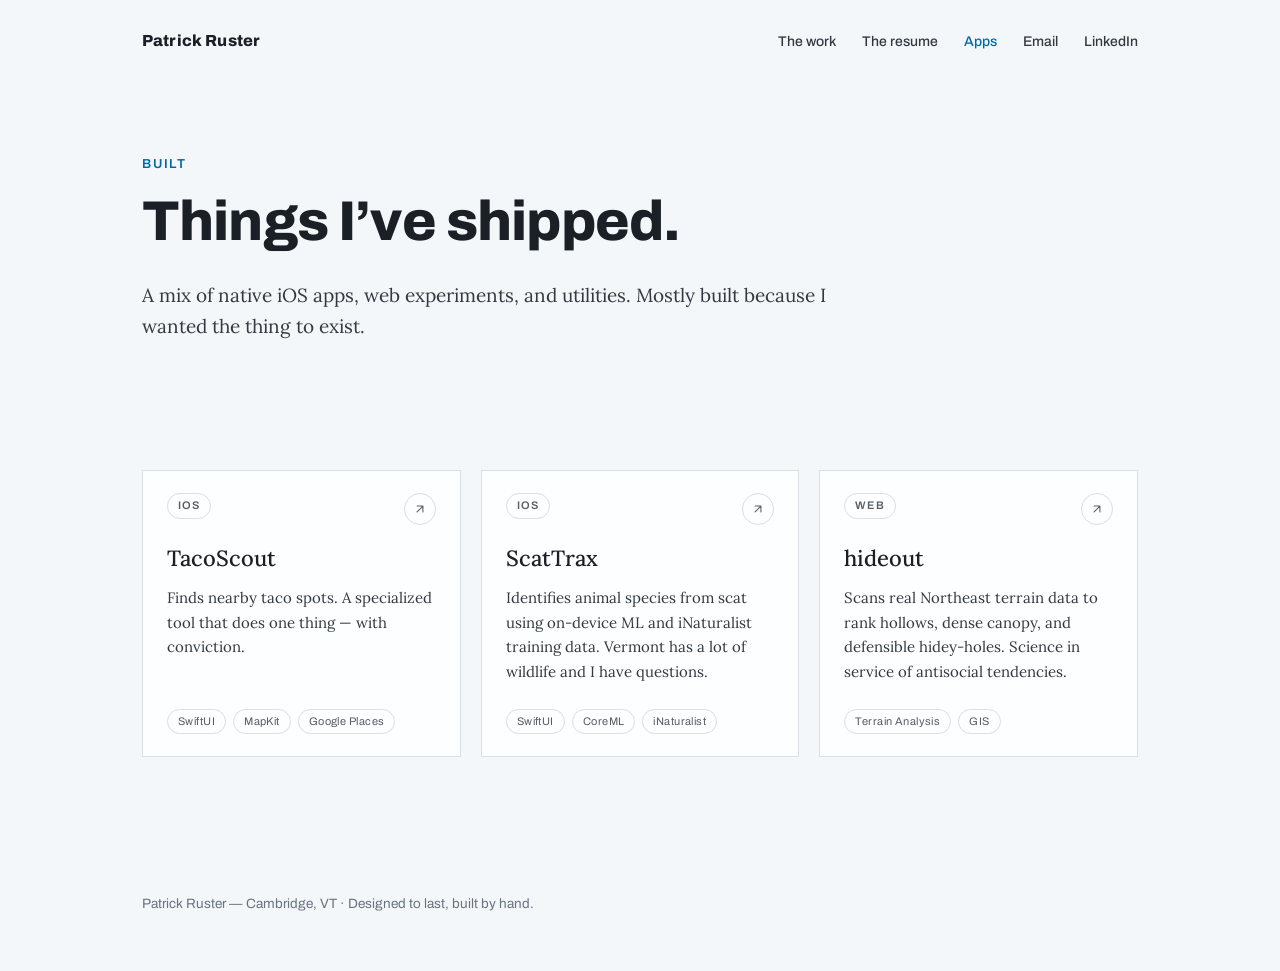
==== apps.html @ 2cd8fc0c "Make apps.html open light like every other page Fixing individual CSS values (nav padding, h1 weight" ====
<!DOCTYPE html>
<html lang="en">
<head>
<meta charset="UTF-8">
<meta name="viewport" content="width=device-width, initial-scale=1.0">
<title>Built &middot; Patrick Ruster</title>
<meta name="description" content="Apps and projects built by Patrick Ruster.">
<link rel="preconnect" href="https://fonts.googleapis.com">
<link rel="preconnect" href="https://fonts.gstatic.com" crossorigin>
<link href="https://fonts.googleapis.com/css2?family=Archivo:wght@400;500;600;700;800&family=Lora:ital,wght@0,400;0,500;1,400&display=swap" rel="stylesheet">
<style>
:root {
  --bg:        oklch(0.975 0.005 240);
  --card-bg:   oklch(0.995 0.002 240);
  --card-border: oklch(0.9 0.01 245);
  --ink:       oklch(0.24 0.015 250);
  --ink-2:     oklch(0.34 0.015 250);
  --ink-3:     oklch(0.42 0.015 250);
  --ink-4:     oklch(0.45 0.015 250);
  --ink-5:     oklch(0.48 0.015 250);
  --ink-6:     oklch(0.55 0.02 250);
  --accent:    oklch(0.5 0.13 245);
  --accent-hover: oklch(0.38 0.13 245);
  --selection: oklch(0.88 0.05 245);
  --dark-bg:   oklch(0.24 0.02 250);
  --dark-ink:  oklch(0.94 0.005 240);
  --dark-ink-2: oklch(0.78 0.01 245);
  --dark-ink-3: oklch(0.72 0.01 245);
  --serif:     'Lora', Georgia, serif;
  --sans:      'Archivo', sans-serif;
}
* { margin: 0; padding: 0; box-sizing: border-box; }
html { scroll-behavior: smooth; color-scheme: light; }
body { background: var(--bg); color: var(--ink); font-family: var(--serif); line-height: 1.6; -webkit-font-smoothing: antialiased; }
a { color: var(--accent); text-decoration: none; }
a:hover { color: var(--accent-hover); text-decoration: underline; }
::selection { background: var(--selection); }
.page { max-width: 1060px; margin: 0 auto; padding: 0 32px; }

.nav { display: flex; align-items: baseline; justify-content: space-between; gap: 24px; padding: 28px 0; font-family: var(--sans); }
.nav .name { font-weight: 800; font-size: 16px; letter-spacing: 0.01em; color: var(--ink); }
.nav ul { display: flex; gap: 26px; list-style: none; font-size: 14px; font-weight: 500; }
.nav a { color: var(--ink-2); }
.nav a:hover { text-decoration: none; color: var(--accent); }
.nav a.active { color: var(--accent); }

.hero { padding: 72px 0 56px; }
.eyebrow {
  font-family: var(--sans); font-size: 13px; font-weight: 600; letter-spacing: 0.14em;
  text-transform: uppercase; color: var(--accent);
}
h1 { font-family: var(--sans); font-weight: 800; font-size: clamp(36px, 5.5vw, 56px); line-height: 1.06; letter-spacing: -0.015em; margin-top: 18px; max-width: 20ch; text-wrap: balance; }
.deck { font-size: 19px; line-height: 1.65; max-width: 58ch; margin-top: 28px; color: var(--ink-2); }

.grid { display: grid; grid-template-columns: repeat(auto-fill, minmax(260px, 1fr)); gap: 20px; padding: 72px 0 96px; }

.card { display: flex; flex-direction: column; padding: 22px 24px; border: 1px solid var(--card-border); background: var(--card-bg); }
.card-top { display: flex; justify-content: space-between; align-items: flex-start; margin-bottom: 20px; }
.platform {
  font-family: var(--sans); font-size: 11px; font-weight: 600; letter-spacing: 0.1em;
  text-transform: uppercase; color: var(--ink-5); padding: 3px 10px;
  border: 1px solid var(--card-border); border-radius: 999px;
}
.gh-link {
  display: flex; align-items: center; justify-content: center; width: 32px; height: 32px;
  border-radius: 50%; border: 1px solid var(--card-border); color: var(--ink-5);
  transition: color 0.2s, border-color 0.2s;
}
.gh-link:hover { color: var(--accent); border-color: var(--accent); }
.card h2 { font-family: var(--serif); font-weight: 500; font-size: 22px; line-height: 1.2; margin-bottom: 14px; }
.card p { font-size: 15px; line-height: 1.65; color: var(--ink-2); flex: 1; margin-bottom: 24px; }
.tech { display: flex; flex-wrap: wrap; gap: 7px; }
.tech span {
  font-family: var(--sans); font-size: 11px; letter-spacing: 0.04em; padding: 3px 10px;
  border: 1px solid var(--card-border); border-radius: 999px; color: var(--ink-5);
}

footer { padding: 40px 0 56px; }
footer .meta { font-size: 13.5px; color: var(--ink-6); font-family: var(--sans); }

.reveal { opacity: 0; transform: translateY(14px); transition: opacity 0.6s cubic-bezier(0.19,1,0.22,1), transform 0.6s cubic-bezier(0.19,1,0.22,1); }
.reveal.in { opacity: 1; transform: none; }
@media (prefers-reduced-motion: reduce) {
  .reveal, .reveal.in { opacity: 1; transform: none; transition: none; }
  .gh-link { transition: none; }
}
@media (max-width: 860px) {
  .hero { padding: 56px 0 40px; }
}
</style>
</head>
<body>

<div class="page">

  <nav class="nav">
    <span class="name">Patrick Ruster</span>
    <ul>
      <li><a href="index.html">The work</a></li>
      <li><a href="resume.html">The resume</a></li>
      <li><a href="apps.html" class="active">Apps</a></li>
      <li><a href="mailto:ruster.patrick@gmail.com">Email</a></li>
      <li><a href="https://linkedin.com/in/pruster" target="_blank" rel="noopener">LinkedIn</a></li>
    </ul>
  </nav>

  <header class="hero">
    <div class="eyebrow">Built</div>
    <h1>Things I&rsquo;ve shipped.</h1>
    <p class="deck">A mix of native iOS apps, web experiments, and utilities. Mostly built because I wanted the thing to exist.</p>
  </header>

  <div class="grid">

    <div class="card reveal">
        <div class="card-top">
          <span class="platform">iOS</span>
          <a class="gh-link" href="https://github.com/prasta1/TacoScout-App" target="_blank" rel="noopener" aria-label="View TacoScout on GitHub">
            <svg width="14" height="14" viewBox="0 0 24 24" fill="none" stroke="currentColor" stroke-width="1.8" stroke-linecap="round" stroke-linejoin="round" aria-hidden="true"><path d="M7 17L17 7M17 7H7M17 7v10"/></svg>
          </a>
        </div>
        <h2>TacoScout</h2>
        <p>Finds nearby taco spots. A specialized tool that does one thing &mdash; with conviction.</p>
        <div class="tech"><span>SwiftUI</span><span>MapKit</span><span>Google Places</span></div>
      </div>

      <div class="card reveal">
        <div class="card-top">
          <span class="platform">iOS</span>
          <a class="gh-link" href="https://github.com/prasta1/ScatTrax-App" target="_blank" rel="noopener" aria-label="View ScatTrax on GitHub">
            <svg width="14" height="14" viewBox="0 0 24 24" fill="none" stroke="currentColor" stroke-width="1.8" stroke-linecap="round" stroke-linejoin="round" aria-hidden="true"><path d="M7 17L17 7M17 7H7M17 7v10"/></svg>
          </a>
        </div>
        <h2>ScatTrax</h2>
        <p>Identifies animal species from scat using on-device ML and iNaturalist training data. Vermont has a lot of wildlife and I have questions.</p>
        <div class="tech"><span>SwiftUI</span><span>CoreML</span><span>iNaturalist</span></div>
      </div>

      <div class="card reveal">
        <div class="card-top">
          <span class="platform">Web</span>
          <a class="gh-link" href="https://github.com/prasta1/hideout" target="_blank" rel="noopener" aria-label="View hideout on GitHub">
            <svg width="14" height="14" viewBox="0 0 24 24" fill="none" stroke="currentColor" stroke-width="1.8" stroke-linecap="round" stroke-linejoin="round" aria-hidden="true"><path d="M7 17L17 7M17 7H7M17 7v10"/></svg>
          </a>
        </div>
        <h2>hideout</h2>
        <p>Scans real Northeast terrain data to rank hollows, dense canopy, and defensible hidey-holes. Science in service of antisocial tendencies.</p>
        <div class="tech"><span>Terrain Analysis</span><span>GIS</span></div>
      </div>

    </div>

  <footer>
    <div class="meta">Patrick Ruster &mdash; Cambridge, VT &middot; Designed to last, built by hand.</div>
  </footer>

</div>

<script>
if (!window.matchMedia('(prefers-reduced-motion: reduce)').matches) {
  var obs = new IntersectionObserver(function (entries) {
    entries.forEach(function (e) {
      if (e.isIntersecting) { e.target.classList.add('in'); obs.unobserve(e.target); }
    });
  }, { threshold: 0.04, rootMargin: '0px 0px -30px 0px' });
  document.querySelectorAll('.reveal').forEach(function (el) { obs.observe(el); });
}
</script>
</body>
</html>
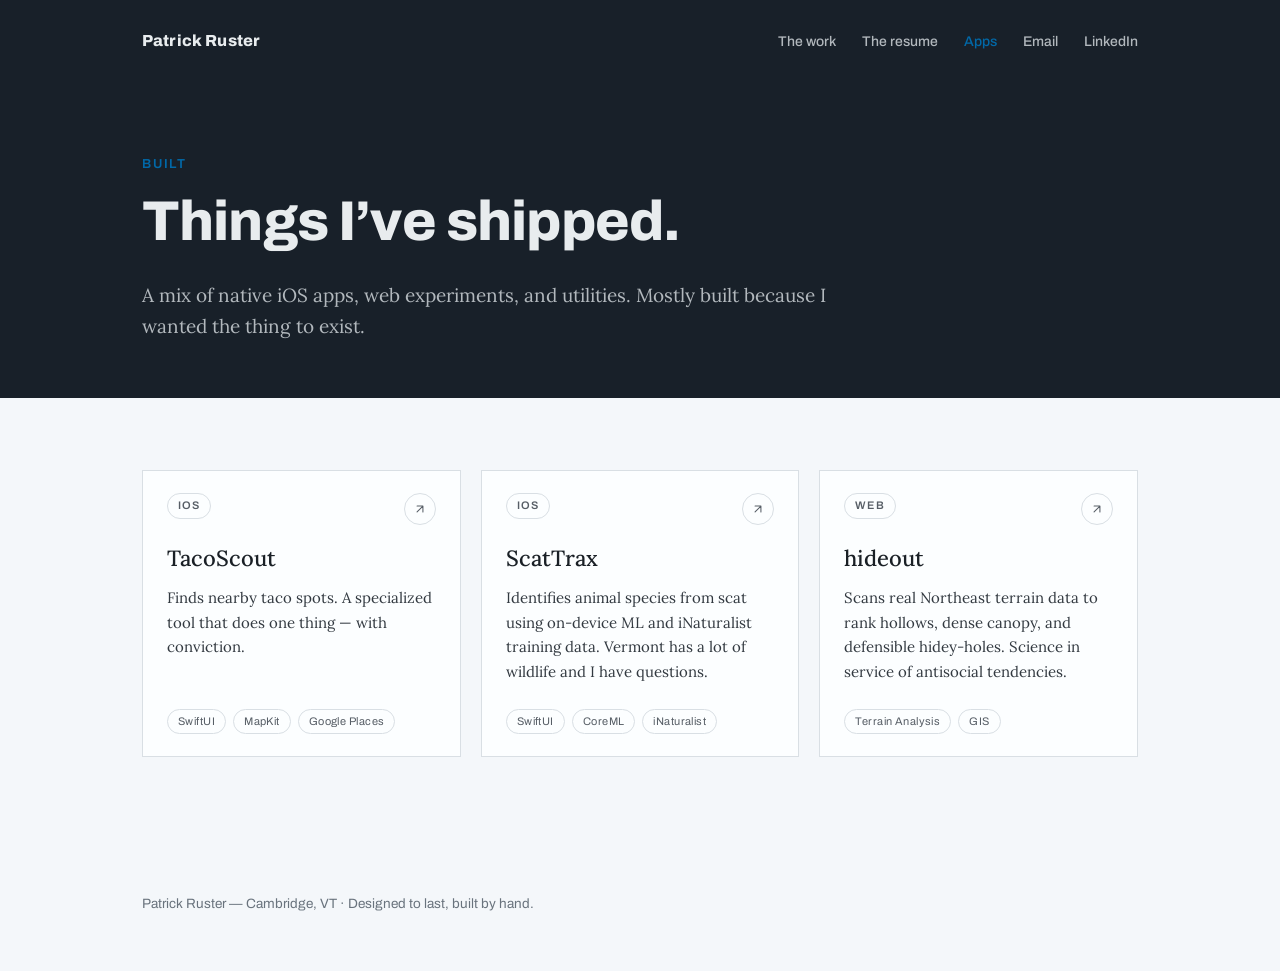
==== commit 570bd859: "Apply the dark hero band to every page consistently Extends the dark nav+hero treatment (previously " ====
--- a/apps.html
+++ b/apps.html
@@ -37,10 +37,12 @@
 ::selection { background: var(--selection); }
 .page { max-width: 1060px; margin: 0 auto; padding: 0 32px; }
 
+.dark { background: var(--dark-bg); color: var(--dark-ink); }
+
 .nav { display: flex; align-items: baseline; justify-content: space-between; gap: 24px; padding: 28px 0; font-family: var(--sans); }
-.nav .name { font-weight: 800; font-size: 16px; letter-spacing: 0.01em; color: var(--ink); }
+.nav .name { font-weight: 800; font-size: 16px; letter-spacing: 0.01em; color: var(--dark-ink); }
 .nav ul { display: flex; gap: 26px; list-style: none; font-size: 14px; font-weight: 500; }
-.nav a { color: var(--ink-2); }
+.nav a { color: var(--dark-ink-2); }
 .nav a:hover { text-decoration: none; color: var(--accent); }
 .nav a.active { color: var(--accent); }
 
@@ -50,7 +52,7 @@
   text-transform: uppercase; color: var(--accent);
 }
 h1 { font-family: var(--sans); font-weight: 800; font-size: clamp(36px, 5.5vw, 56px); line-height: 1.06; letter-spacing: -0.015em; margin-top: 18px; max-width: 20ch; text-wrap: balance; }
-.deck { font-size: 19px; line-height: 1.65; max-width: 58ch; margin-top: 28px; color: var(--ink-2); }
+.deck { font-size: 19px; line-height: 1.65; max-width: 58ch; margin-top: 28px; color: var(--dark-ink-2); }
 
 .grid { display: grid; grid-template-columns: repeat(auto-fill, minmax(260px, 1fr)); gap: 20px; padding: 72px 0 96px; }
 
@@ -91,6 +93,7 @@
 </head>
 <body>
 
+<div class="dark">
 <div class="page">
 
   <nav class="nav">
@@ -109,7 +112,10 @@
     <h1>Things I&rsquo;ve shipped.</h1>
     <p class="deck">A mix of native iOS apps, web experiments, and utilities. Mostly built because I wanted the thing to exist.</p>
   </header>
+</div>
+</div>
 
+<div class="page">
   <div class="grid">
 
     <div class="card reveal">
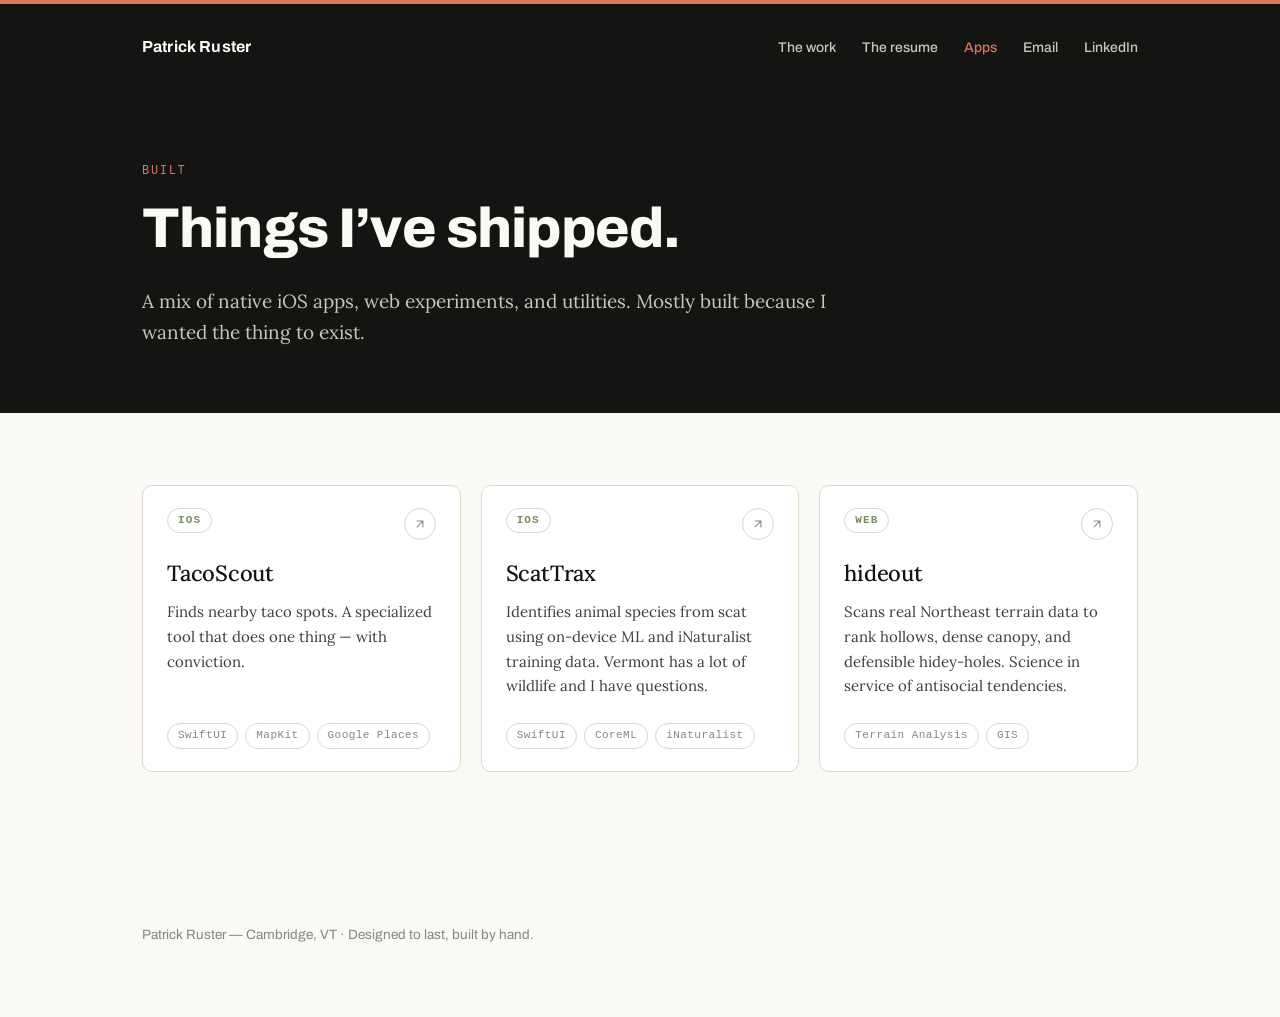
==== commit d6426111: "Extract shared site.css and re-skin in warm editorial palette All shared design tokens and component" ====
--- a/apps.html
+++ b/apps.html
@@ -7,91 +7,12 @@
 <meta name="description" content="Apps and projects built by Patrick Ruster.">
 <link rel="preconnect" href="https://fonts.googleapis.com">
 <link rel="preconnect" href="https://fonts.gstatic.com" crossorigin>
-<link href="https://fonts.googleapis.com/css2?family=Archivo:wght@400;500;600;700;800&family=Lora:ital,wght@0,400;0,500;1,400&display=swap" rel="stylesheet">
-<style>
-:root {
-  --bg:        oklch(0.975 0.005 240);
-  --card-bg:   oklch(0.995 0.002 240);
-  --card-border: oklch(0.9 0.01 245);
-  --ink:       oklch(0.24 0.015 250);
-  --ink-2:     oklch(0.34 0.015 250);
-  --ink-3:     oklch(0.42 0.015 250);
-  --ink-4:     oklch(0.45 0.015 250);
-  --ink-5:     oklch(0.48 0.015 250);
-  --ink-6:     oklch(0.55 0.02 250);
-  --accent:    oklch(0.5 0.13 245);
-  --accent-hover: oklch(0.38 0.13 245);
-  --selection: oklch(0.88 0.05 245);
-  --dark-bg:   oklch(0.24 0.02 250);
-  --dark-ink:  oklch(0.94 0.005 240);
-  --dark-ink-2: oklch(0.78 0.01 245);
-  --dark-ink-3: oklch(0.72 0.01 245);
-  --serif:     'Lora', Georgia, serif;
-  --sans:      'Archivo', sans-serif;
-}
-* { margin: 0; padding: 0; box-sizing: border-box; }
-html { scroll-behavior: smooth; color-scheme: light; }
-body { background: var(--bg); color: var(--ink); font-family: var(--serif); line-height: 1.6; -webkit-font-smoothing: antialiased; }
-a { color: var(--accent); text-decoration: none; }
-a:hover { color: var(--accent-hover); text-decoration: underline; }
-::selection { background: var(--selection); }
-.page { max-width: 1060px; margin: 0 auto; padding: 0 32px; }
-
-.dark { background: var(--dark-bg); color: var(--dark-ink); }
-
-.nav { display: flex; align-items: baseline; justify-content: space-between; gap: 24px; padding: 28px 0; font-family: var(--sans); }
-.nav .name { font-weight: 800; font-size: 16px; letter-spacing: 0.01em; color: var(--dark-ink); }
-.nav ul { display: flex; gap: 26px; list-style: none; font-size: 14px; font-weight: 500; }
-.nav a { color: var(--dark-ink-2); }
-.nav a:hover { text-decoration: none; color: var(--accent); }
-.nav a.active { color: var(--accent); }
-
-.hero { padding: 72px 0 56px; }
-.eyebrow {
-  font-family: var(--sans); font-size: 13px; font-weight: 600; letter-spacing: 0.14em;
-  text-transform: uppercase; color: var(--accent);
-}
-h1 { font-family: var(--sans); font-weight: 800; font-size: clamp(36px, 5.5vw, 56px); line-height: 1.06; letter-spacing: -0.015em; margin-top: 18px; max-width: 20ch; text-wrap: balance; }
-.deck { font-size: 19px; line-height: 1.65; max-width: 58ch; margin-top: 28px; color: var(--dark-ink-2); }
-
-.grid { display: grid; grid-template-columns: repeat(auto-fill, minmax(260px, 1fr)); gap: 20px; padding: 72px 0 96px; }
-
-.card { display: flex; flex-direction: column; padding: 22px 24px; border: 1px solid var(--card-border); background: var(--card-bg); }
-.card-top { display: flex; justify-content: space-between; align-items: flex-start; margin-bottom: 20px; }
-.platform {
-  font-family: var(--sans); font-size: 11px; font-weight: 600; letter-spacing: 0.1em;
-  text-transform: uppercase; color: var(--ink-5); padding: 3px 10px;
-  border: 1px solid var(--card-border); border-radius: 999px;
-}
-.gh-link {
-  display: flex; align-items: center; justify-content: center; width: 32px; height: 32px;
-  border-radius: 50%; border: 1px solid var(--card-border); color: var(--ink-5);
-  transition: color 0.2s, border-color 0.2s;
-}
-.gh-link:hover { color: var(--accent); border-color: var(--accent); }
-.card h2 { font-family: var(--serif); font-weight: 500; font-size: 22px; line-height: 1.2; margin-bottom: 14px; }
-.card p { font-size: 15px; line-height: 1.65; color: var(--ink-2); flex: 1; margin-bottom: 24px; }
-.tech { display: flex; flex-wrap: wrap; gap: 7px; }
-.tech span {
-  font-family: var(--sans); font-size: 11px; letter-spacing: 0.04em; padding: 3px 10px;
-  border: 1px solid var(--card-border); border-radius: 999px; color: var(--ink-5);
-}
-
-footer { padding: 40px 0 56px; }
-footer .meta { font-size: 13.5px; color: var(--ink-6); font-family: var(--sans); }
-
-.reveal { opacity: 0; transform: translateY(14px); transition: opacity 0.6s cubic-bezier(0.19,1,0.22,1), transform 0.6s cubic-bezier(0.19,1,0.22,1); }
-.reveal.in { opacity: 1; transform: none; }
-@media (prefers-reduced-motion: reduce) {
-  .reveal, .reveal.in { opacity: 1; transform: none; transition: none; }
-  .gh-link { transition: none; }
-}
-@media (max-width: 860px) {
-  .hero { padding: 56px 0 40px; }
-}
-</style>
+<link href="https://fonts.googleapis.com/css2?family=Archivo:wght@500;600;700;800&family=Lora:ital,wght@0,400;0,500;0,600;1,400&display=swap" rel="stylesheet">
+<link rel="stylesheet" href="site.css">
+<meta name="theme-color" content="#141413">
+<link rel="icon" href="data:image/svg+xml,%3Csvg xmlns='http://www.w3.org/2000/svg' viewBox='0 0 64 64'%3E%3Crect width='64' height='64' rx='14' fill='%23D97757'/%3E%3Ctext x='32' y='44' font-family='Archivo,Helvetica,sans-serif' font-size='34' font-weight='800' fill='%23FAF9F5' text-anchor='middle'%3EP%3C/text%3E%3C/svg%3E">
 </head>
-<body>
+<body class="apps">
 
 <div class="dark">
 <div class="page">
--- a/site.css
+++ b/site.css
@@ -0,0 +1,235 @@
+/* ============================================================
+   site.css — the single source of truth for every page.
+   Warm editorial system: ivory surfaces, clay accent, slate band.
+   Type: Archivo (display) / Lora (text) / system mono (labels).
+   Page-specific rules are scoped by body class: .home .resume .apps
+   ============================================================ */
+
+:root {
+  /* surfaces */
+  --bg:          #FAF9F5;
+  --card-bg:     #FFFFFF;
+  --card-border: #DAD7CB;
+  --hairline:    #D1CFC5;
+  /* warm ink ramp */
+  --ink:         #141413;
+  --ink-2:       #3D3D3A;
+  --ink-3:       #6E6D66;
+  --ink-4:       #87867F;
+  /* accents */
+  --accent:      #D97757;  /* clay — decorative, large text, rules */
+  --link:        #B04A3F;  /* rust — passes AA on ivory for body links */
+  --olive:       #788C5D;
+  --selection:   #E3DACC;  /* oat */
+  /* dark band */
+  --dark-bg:     #141413;
+  --dark-card:   #1E1D1B;
+  --dark-border: #3A3934;
+  --dark-ink:    #FAF9F5;
+  --dark-ink-2:  #C9C5BA;
+  --dark-ink-3:  #9C988D;
+  /* type */
+  --serif: 'Lora', Georgia, serif;
+  --sans:  'Archivo', sans-serif;
+  --mono:  ui-monospace, 'SF Mono', Menlo, Consolas, monospace;
+  /* shape */
+  --radius:      10px;
+  --radius-pill: 999px;
+}
+
+/* ---------- base ---------- */
+* { margin: 0; padding: 0; box-sizing: border-box; }
+html { scroll-behavior: smooth; color-scheme: light; }
+body {
+  background: var(--bg); color: var(--ink-2);
+  font-family: var(--serif); line-height: 1.6;
+  -webkit-font-smoothing: antialiased;
+  border-top: 4px solid var(--accent); /* editorial masthead rule */
+}
+a { color: var(--link); text-decoration: none; }
+a:hover { color: var(--accent); text-decoration: underline; text-underline-offset: 3px; }
+strong { font-weight: 600; color: var(--ink); }
+::selection { background: var(--selection); }
+.page { max-width: 1060px; margin: 0 auto; padding: 0 32px; }
+
+/* ---------- nav (lives inside the dark band) ---------- */
+.nav { display: flex; align-items: baseline; justify-content: space-between; gap: 24px; padding: 30px 0; font-family: var(--sans); }
+.nav .name { font-weight: 700; font-size: 16px; letter-spacing: 0.01em; color: var(--dark-ink); }
+.nav ul { display: flex; gap: 26px; list-style: none; font-size: 14px; font-weight: 500; }
+.nav a { color: var(--dark-ink-2); }
+.nav a:hover { text-decoration: none; color: var(--accent); }
+.nav a.active { color: var(--accent); }
+
+/* ---------- dark band ---------- */
+.dark { background: var(--dark-bg); color: var(--dark-ink); }
+.dark .inner { max-width: 1060px; margin: 0 auto; padding: 72px 32px; }
+.dark h2 { color: var(--dark-ink); }
+.dark .lede { color: var(--dark-ink-3); }
+
+/* ---------- hero ---------- */
+.hero { padding: 72px 0 64px; }
+.eyebrow {
+  font-family: var(--mono); font-size: 12px; letter-spacing: 0.14em;
+  text-transform: uppercase; color: var(--accent);
+}
+h1 {
+  font-family: var(--sans); font-weight: 800; font-size: clamp(36px, 5.5vw, 56px);
+  line-height: 1.06; letter-spacing: -0.015em; margin-top: 18px; max-width: 20ch;
+  text-wrap: balance; color: var(--ink);
+}
+.dark h1 { color: var(--dark-ink); }
+.deck { font-size: 19px; line-height: 1.65; max-width: 58ch; margin-top: 28px; }
+.dark .deck { color: var(--dark-ink-2); }
+
+/* audience cards — only ever appear inside the dark band */
+.audience { display: grid; grid-template-columns: 1fr 1fr; gap: 20px; margin-top: 40px; max-width: 820px; }
+.aud { background: var(--dark-card); border: 1px solid var(--dark-border); border-radius: var(--radius); padding: 22px 24px; }
+.aud .tag {
+  font-family: var(--mono); font-size: 11px; letter-spacing: 0.1em;
+  text-transform: uppercase; color: var(--accent); margin-bottom: 10px;
+}
+.aud p { font-size: 15.5px; line-height: 1.6; color: var(--dark-ink-2); }
+
+/* ---------- sections ---------- */
+section.block { padding: 72px 0 40px; }
+h2 { font-family: var(--sans); font-weight: 800; font-size: 32px; letter-spacing: -0.01em; color: var(--ink); }
+.lede { font-size: 17px; color: var(--ink-3); margin: 12px 0 40px; max-width: 60ch; }
+
+/* ---------- footer ---------- */
+footer { padding: 56px 0 72px; display: flex; justify-content: space-between; align-items: baseline; gap: 24px; flex-wrap: wrap; }
+footer .heading { font-family: var(--sans); font-weight: 700; font-size: 18px; color: var(--ink); margin-bottom: 8px; }
+footer .links { display: flex; gap: 20px; font-size: 15px; }
+footer .links a { color: var(--ink); border-bottom: 2px solid var(--accent); }
+footer .links a:hover { color: var(--accent); text-decoration: none; }
+footer .meta { font-size: 13.5px; color: var(--ink-4); font-family: var(--sans); }
+
+/* ============================================================
+   home (index.html)
+   ============================================================ */
+.stats { border-top: 1px solid var(--hairline); border-bottom: 1px solid var(--hairline); background: var(--card-bg); }
+.stats-inner { max-width: 1060px; margin: 0 auto; padding: 26px 32px; display: flex; gap: 56px; flex-wrap: wrap; align-items: baseline; }
+.stats-label { font-family: var(--mono); font-size: 11px; letter-spacing: 0.12em; text-transform: uppercase; color: var(--ink-4); }
+.stats-row { display: flex; gap: 48px; flex-wrap: wrap; }
+.stats-row .num { font-family: var(--sans); font-weight: 800; font-size: 26px; color: var(--ink); }
+.stats-row .lbl { font-size: 14px; color: var(--ink-3); }
+
+.work { display: flex; flex-direction: column; }
+.wentry { display: grid; grid-template-columns: 72px 1fr; gap: 24px; padding: 32px 0; border-top: 1px solid var(--hairline); }
+.wentry .idx { font-family: var(--mono); font-size: 14px; color: var(--accent); padding-top: 5px; }
+.wentry h3 { font-family: var(--sans); font-weight: 700; font-size: 21px; letter-spacing: -0.005em; margin-bottom: 8px; color: var(--ink); }
+.wentry .outcome { font-size: 16px; line-height: 1.6; margin-bottom: 14px; }
+.wentry ul { padding-left: 20px; display: flex; flex-direction: column; gap: 8px; }
+.wentry li { font-size: 15px; line-height: 1.6; }
+
+.approach { display: grid; grid-template-columns: 1fr 1fr; gap: 36px 48px; }
+.principle { border-left: 2px solid var(--accent); padding-left: 18px; }
+.principle h3 { font-family: var(--sans); font-weight: 700; font-size: 17px; margin-bottom: 8px; color: var(--dark-ink); }
+.principle p { font-size: 15px; line-height: 1.65; color: var(--dark-ink-2); }
+
+/* ============================================================
+   resume (resume.html)
+   ============================================================ */
+.resume .header { padding-bottom: 56px; }
+.resume .header h1 { font-size: 40px; max-width: none; }
+.resume .header .sub { font-size: 18px; margin: 10px 0 14px; color: var(--dark-ink-2); }
+.resume .header .contact { display: flex; gap: 18px; flex-wrap: wrap; align-items: baseline; font-family: var(--sans); font-size: 13.5px; color: var(--dark-ink-3); }
+.resume .header .contact a { color: var(--dark-ink-2); }
+.resume .header .contact a:hover { color: var(--accent); }
+.resume .header .contact .print-link { border: 1px solid var(--accent); border-radius: var(--radius-pill); padding: 5px 14px; font-weight: 600; color: var(--accent); }
+.resume .header .contact .print-link:hover { text-decoration: none; background: var(--accent); color: var(--dark-bg); }
+.resume .header .intro { color: var(--dark-ink-2); margin-top: 24px; }
+.resume .header .intro a { color: var(--dark-ink); border-bottom: 1px solid var(--accent); }
+.resume .header .intro a:hover { color: var(--accent); text-decoration: none; }
+.intro { font-size: 16.5px; line-height: 1.7; max-width: 66ch; }
+
+.resume section { margin-bottom: 44px; }
+.resume section:last-child { margin-bottom: 0; }
+.resume h2 {
+  font-family: var(--mono); font-weight: 600; font-size: 13px; letter-spacing: 0.14em;
+  text-transform: uppercase; color: var(--accent); margin-bottom: 20px;
+}
+
+.roles { display: flex; flex-direction: column; gap: 32px; }
+.role { display: grid; grid-template-columns: 150px 1fr; gap: 24px; }
+.role .dates { font-family: var(--mono); font-size: 12.5px; color: var(--ink-4); padding-top: 5px; }
+.role h3 { font-family: var(--sans); font-weight: 700; font-size: 18px; color: var(--ink); }
+.role .org { font-family: var(--sans); font-size: 14.5px; color: var(--ink-3); margin: 3px 0 10px; }
+.role ul { padding-left: 18px; display: flex; flex-direction: column; gap: 7px; }
+.role li { font-size: 15px; line-height: 1.6; }
+
+.skills-grid { display: grid; grid-template-columns: 150px 1fr; gap: 12px 24px; }
+.skill-item.cat { font-family: var(--sans); font-weight: 600; font-size: 14px; color: var(--ink); }
+.skill-item.desc { font-size: 15px; }
+
+.edu { display: grid; grid-template-columns: 150px 1fr; gap: 24px; }
+.edu .degree { font-family: var(--sans); font-weight: 700; font-size: 16px; color: var(--ink); }
+.edu .school { font-size: 14.5px; color: var(--ink-3); margin-top: 3px; }
+
+.footnote { margin-top: 48px; text-align: center; font-family: var(--sans); font-size: 12px; color: var(--ink-4); border-top: 1px solid var(--hairline); padding-top: 20px; }
+
+/* ============================================================
+   apps (apps.html)
+   ============================================================ */
+.grid { display: grid; grid-template-columns: repeat(auto-fill, minmax(260px, 1fr)); gap: 20px; padding: 72px 0 96px; }
+.card { display: flex; flex-direction: column; padding: 22px 24px; border: 1px solid var(--card-border); background: var(--card-bg); border-radius: var(--radius); }
+.card-top { display: flex; justify-content: space-between; align-items: flex-start; margin-bottom: 20px; }
+.platform {
+  font-family: var(--mono); font-size: 11px; font-weight: 600; letter-spacing: 0.1em;
+  text-transform: uppercase; color: var(--olive); padding: 3px 10px;
+  border: 1px solid var(--card-border); border-radius: var(--radius-pill);
+}
+.gh-link {
+  display: flex; align-items: center; justify-content: center; width: 32px; height: 32px;
+  border-radius: 50%; border: 1px solid var(--card-border); color: var(--ink-4);
+  transition: color 0.2s, border-color 0.2s;
+}
+.gh-link:hover { color: var(--accent); border-color: var(--accent); }
+.card h2 { font-family: var(--serif); font-weight: 500; font-size: 22px; line-height: 1.2; margin-bottom: 14px; }
+.card p { font-size: 15px; line-height: 1.65; flex: 1; margin-bottom: 24px; }
+.tech { display: flex; flex-wrap: wrap; gap: 7px; }
+.tech span {
+  font-family: var(--mono); font-size: 11px; letter-spacing: 0.04em; padding: 3px 10px;
+  border: 1px solid var(--card-border); border-radius: var(--radius-pill); color: var(--ink-4);
+}
+
+/* ---------- motion ---------- */
+/* one staggered rise on page load, hero/header children only */
+@keyframes rise { from { opacity: 0; transform: translateY(12px); } }
+.hero > *, .header > * { animation: rise 0.55s cubic-bezier(0.19, 1, 0.22, 1) both; }
+.hero > *:nth-child(2), .header > *:nth-child(2) { animation-delay: 0.07s; }
+.hero > *:nth-child(3), .header > *:nth-child(3) { animation-delay: 0.14s; }
+.hero > *:nth-child(4), .header > *:nth-child(4) { animation-delay: 0.21s; }
+.hero > *:nth-child(5), .header > *:nth-child(5) { animation-delay: 0.28s; }
+
+/* scroll reveal (apps grid) */
+.reveal { opacity: 0; transform: translateY(14px); transition: opacity 0.6s cubic-bezier(0.19,1,0.22,1), transform 0.6s cubic-bezier(0.19,1,0.22,1); }
+.reveal.in { opacity: 1; transform: none; }
+
+@media (prefers-reduced-motion: reduce) {
+  .hero > *, .header > * { animation: none; }
+  .reveal, .reveal.in { opacity: 1; transform: none; transition: none; }
+  .gh-link { transition: none; }
+}
+
+/* ---------- responsive ---------- */
+@media (max-width: 860px) {
+  .nav { flex-wrap: wrap; padding: 22px 0; row-gap: 10px; }
+  .nav ul { flex-wrap: wrap; gap: 12px 18px; }
+  .hero { padding: 56px 0 40px; }
+  .audience, .approach, .wentry, .role, .edu, .skills-grid { grid-template-columns: 1fr; }
+  .wentry .idx { padding-top: 0; }
+  .skills-grid { gap: 20px; }
+  .skill-item.cat { margin-bottom: 4px; }
+  .resume .header h1 { font-size: 32px; }
+}
+
+/* ---------- print (resume) ---------- */
+.print-only { display: none; }
+@media print {
+  body { background: #fff; border-top: none; }
+  .screen-only { display: none !important; }
+  .print-only { display: block; }
+  .page { padding: 0; }
+  header, footer { page-break-inside: avoid; }
+  .role + .role { margin-top: 32px; }
+}
